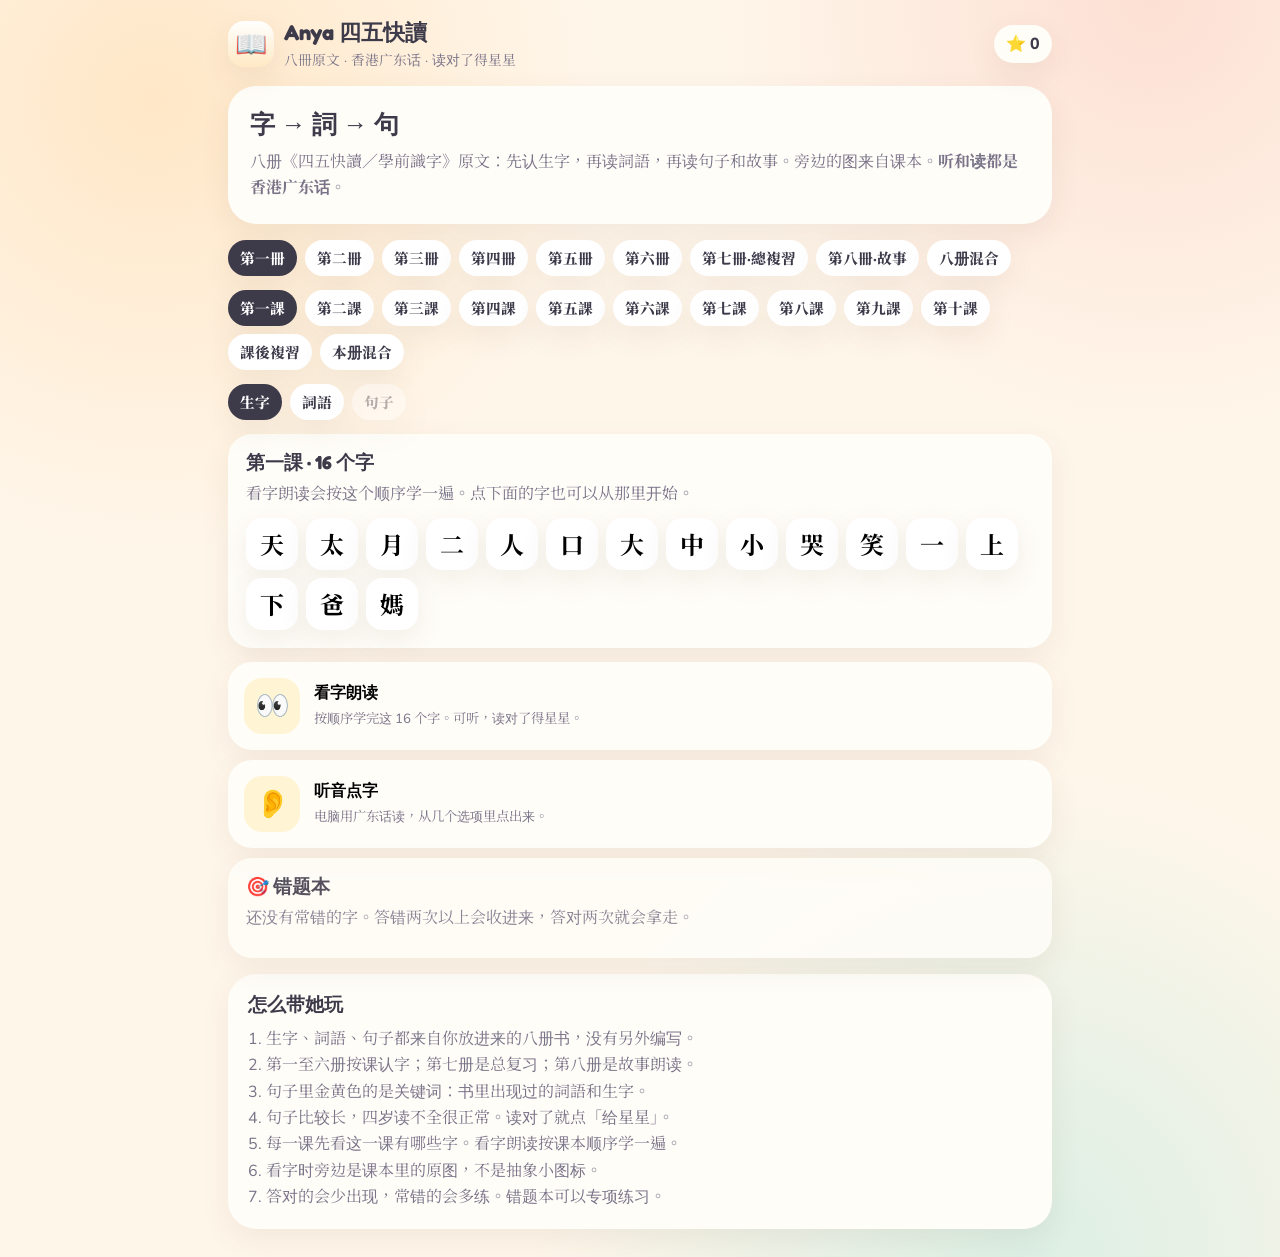
==== index.html @ 029e92fa "Make listen, previous, and next the same compact size. Co-authored-by: Cursor <cursoragent@cursor.co" ====
<!DOCTYPE html>
<html lang="zh-Hant">
  <head>
    <meta charset="UTF-8" />
    <meta name="viewport" content="width=device-width, initial-scale=1, viewport-fit=cover" />
    <meta name="apple-mobile-web-app-capable" content="yes" />
    <meta http-equiv="Cache-Control" content="no-cache, no-store, must-revalidate" />
    <title>Anya 四五快讀</title>
    <script>
      (function () {
        const synth = window.speechSynthesis;
        if (!synth || synth.__blockCue) return;
        synth.__blockCue = true;
        const orig = synth.speak.bind(synth);
        synth.speak = function (utter) {
          const text = String((utter && utter.text) || "");
          if (/啱/.test(text)) return;
          return orig(utter);
        };
      })();
    </script>
    <link rel="preconnect" href="https://fonts.googleapis.com" />
    <link rel="preconnect" href="https://fonts.gstatic.com" crossorigin />
    <link
      href="https://fonts.googleapis.com/css2?family=Fredoka:wght@500;600&family=Noto+Serif+TC:wght@600;700&family=Nunito:wght@600;800&display=swap"
      rel="stylesheet"
    />
    <link rel="stylesheet" href="css/styles.css?v=10" />
  </head>
  <body>
    <div class="app">
      <header class="topbar">
        <div class="brand">
          <div class="logo">📖</div>
          <div>
            <h1>Anya 四五快讀</h1>
            <p>八冊原文 · 香港广东话 · 读对了得星星</p>
          </div>
        </div>
        <div class="stars" id="star-count">⭐ 0</div>
      </header>
      <main id="app"></main>
    </div>
    <div class="celebrate" id="celebrate"></div>
    <canvas class="confetti" id="confetti"></canvas>
    <script src="js/pics.js?v=10"></script>
    <script src="js/chars.js?v=10"></script>
    <script src="js/stats.js?v=10"></script>
    <script src="js/audio.js?v=10"></script>
    <script src="js/app.js?v=10"></script>
  </body>
</html>
---- css/styles.css ----
:root {
  --cream: #fff6ea;
  --paper: #fffdf8;
  --ink: #3d3a4a;
  --muted: #7a7489;
  --coral: #e07a5f;
  --gold: #e8a838;
  --teal: #4c8d9e;
  --sage: #7eb89a;
  --shadow: 0 10px 30px rgba(90, 60, 40, 0.08);
}

* {
  box-sizing: border-box;
  -webkit-tap-highlight-color: transparent;
}

html,
body {
  margin: 0;
  min-height: 100%;
  background:
    radial-gradient(circle at 12% 8%, #ffe7c7 0, transparent 28%),
    radial-gradient(circle at 90% 0%, #fde0d4 0, transparent 26%),
    radial-gradient(circle at 80% 100%, #dcefe4 0, transparent 30%),
    var(--cream);
  color: var(--ink);
  font-family: "Nunito", "PingFang TC", "PingFang SC", "Noto Serif TC", sans-serif;
}

body {
  min-height: 100dvh;
}

button {
  font-family: inherit;
  cursor: pointer;
}

.app {
  width: min(860px, 100%);
  min-height: 100dvh;
  margin: 0 auto;
  padding: 18px 18px 28px;
}

.topbar {
  display: flex;
  align-items: center;
  justify-content: space-between;
  gap: 12px;
  margin-bottom: 16px;
}

.brand {
  display: flex;
  align-items: center;
  gap: 10px;
}

.logo {
  width: 46px;
  height: 46px;
  display: grid;
  place-items: center;
  border-radius: 16px;
  background: linear-gradient(180deg, #fff 0%, #ffe9c4 100%);
  box-shadow: var(--shadow);
  font-size: 26px;
}

.brand h1 {
  margin: 0;
  font-family: "Fredoka", "Nunito", sans-serif;
  font-size: 1.35rem;
}

.brand p {
  margin: 2px 0 0;
  color: var(--muted);
  font-size: 0.86rem;
}

.stars {
  display: flex;
  align-items: center;
  gap: 6px;
  padding: 8px 12px;
  background: var(--paper);
  border-radius: 999px;
  box-shadow: var(--shadow);
  font-weight: 800;
}

.hero-card,
.panel,
.word-card {
  background: var(--paper);
  border-radius: 28px;
  box-shadow: var(--shadow);
}

.hero-card {
  padding: 22px;
  margin-bottom: 16px;
}

.hero-card h2 {
  margin: 0 0 8px;
  font-family: "Fredoka", sans-serif;
  font-size: 1.55rem;
}

.hero-card p,
.tips li {
  margin: 0;
  color: var(--muted);
  line-height: 1.65;
}

.filters,
.modes {
  display: flex;
  flex-wrap: wrap;
  gap: 8px;
  margin: 0 0 14px;
}

.chip,
.back,
.ghost {
  border: 0;
  background: #fff;
  color: var(--ink);
  border-radius: 999px;
  padding: 8px 14px;
  font-weight: 800;
  box-shadow: var(--shadow);
}

.filters .chip {
  padding: 7px 12px;
  font-size: 0.92rem;
}

.chip.active {
  background: var(--ink);
  color: #fff;
}

.chip.off {
  opacity: 0.38;
}

.mode-card {
  display: flex;
  gap: 14px;
  align-items: center;
  width: 100%;
  text-align: left;
  border: 0;
  background: var(--paper);
  border-radius: 24px;
  padding: 16px;
  box-shadow: var(--shadow);
  margin-bottom: 10px;
}

.mode-card h3 {
  margin: 0 0 4px;
  font-family: "Fredoka", sans-serif;
}

.mode-card p {
  margin: 0;
  color: var(--muted);
}

.mode-icon {
  flex: 0 0 56px;
  height: 56px;
  display: grid;
  place-items: center;
  border-radius: 18px;
  font-size: 28px;
  background: #fff4d4;
}

.tips {
  padding: 18px 20px;
  margin-top: 16px;
}

.tips h3 {
  margin: 0 0 8px;
  font-family: "Fredoka", sans-serif;
}

.tips ol {
  margin: 0;
  padding-left: 18px;
  color: var(--muted);
}

.game-header {
  display: flex;
  align-items: center;
  justify-content: space-between;
  gap: 10px;
  margin-bottom: 14px;
}

.game-header > span:empty {
  min-width: 4.5em;
}

.coach {
  margin: 0 0 16px;
  padding: 12px 16px;
  background: #eef7f2;
  color: #2f5d49;
  border-radius: 18px;
  font-weight: 700;
  line-height: 1.5;
  text-align: center;
}

.coach.warn {
  background: #fff4d4;
  color: #70531d;
}

.word-card {
  padding: 28px 16px 22px;
  text-align: center;
}

.pic-stage {
  display: flex;
  flex-wrap: wrap;
  justify-content: center;
  align-items: center;
  gap: 10px;
  margin: 0 0 12px;
}

.pic-art {
  height: 128px;
  width: auto;
  max-width: min(240px, 42vw);
  object-fit: contain;
  background: #fff;
  border-radius: 20px;
  box-shadow: var(--shadow);
  padding: 6px 8px;
}

.celebrate-pics .pic-art {
  height: 92px;
}

.pic-label {
  flex: 1 0 100%;
  margin: 2px 0 0;
  color: var(--teal);
  font-weight: 800;
  font-size: 0.95rem;
}

.miss-panel {
  background: var(--paper);
  border-radius: 24px;
  box-shadow: var(--shadow);
  padding: 16px 18px 18px;
  margin: 6px 0 12px;
}

.miss-panel.empty {
  opacity: 0.88;
}

.miss-panel h3 {
  margin: 0 0 6px;
  font-family: "Fredoka", sans-serif;
}

.miss-panel p {
  margin: 0 0 10px;
  color: var(--muted);
  line-height: 1.5;
}

.miss-pills {
  display: flex;
  flex-wrap: wrap;
  gap: 8px;
  margin-bottom: 12px;
}

.miss-pill {
  display: inline-flex;
  align-items: center;
  gap: 6px;
  padding: 6px 10px;
  border-radius: 999px;
  background: #fff4d4;
  font-weight: 800;
  font-size: 0.92rem;
}

.miss-pill em {
  font-style: normal;
  color: var(--coral);
}

.miss-actions {
  display: flex;
  flex-wrap: wrap;
  gap: 10px;
}

.miss-actions .btn {
  flex: 1 1 140px;
}

.miss-done .hanzi {
  font-size: 4.5rem;
}

.roster-panel {
  background: var(--paper);
  border-radius: 24px;
  box-shadow: var(--shadow);
  padding: 16px 18px 18px;
  margin: 0 0 14px;
}

.roster-panel h3 {
  margin: 0 0 6px;
  font-family: "Fredoka", sans-serif;
}

.roster-panel p {
  margin: 0 0 12px;
  color: var(--muted);
  line-height: 1.5;
}

.roster-grid {
  display: flex;
  flex-wrap: wrap;
  gap: 8px;
}

.roster-item {
  border: 0;
  background: #fff;
  border-radius: 16px;
  min-width: 52px;
  min-height: 52px;
  font-family: "Noto Serif TC", "Songti TC", serif;
  font-size: 1.5rem;
  font-weight: 700;
  box-shadow: var(--shadow);
  padding: 6px 10px;
}

.roster-item.word {
  font-size: 1.08rem;
  letter-spacing: 0.04em;
}

.roster-item.sentence {
  font-size: 0.92rem;
  width: 100%;
  text-align: left;
  min-height: 44px;
  line-height: 1.4;
}

.roster-more {
  align-self: center;
  color: var(--muted);
  font-weight: 800;
  font-size: 0.9rem;
  padding: 8px;
}

.progress {
  margin: 0 0 8px;
  text-align: center;
  font-weight: 800;
  color: var(--teal);
}

.roster-mini {
  display: flex;
  flex-wrap: wrap;
  justify-content: center;
  gap: 6px;
  margin: 0 0 12px;
}

.roster-dot {
  border: 0;
  background: #fff;
  border-radius: 12px;
  min-width: 36px;
  height: 36px;
  font-family: "Noto Serif TC", "Songti TC", serif;
  font-size: 1.05rem;
  box-shadow: var(--shadow);
}

.roster-dot.now {
  background: var(--gold);
  color: #5c430b;
}

.hanzi {
  font-family: "Noto Serif TC", "Songti TC", "Songti SC", serif;
  font-size: clamp(7rem, 28vw, 11rem);
  line-height: 1;
  margin: 4px 0 8px;
  user-select: none;
}

.hanzi.word {
  font-size: clamp(3.2rem, 14vw, 5.6rem);
  letter-spacing: 0.12em;
}

.hanzi.sentence {
  font-size: clamp(1.55rem, 5.2vw, 2.35rem);
  line-height: 1.55;
  letter-spacing: 0.04em;
  margin: 8px 12px 16px;
}

.kw {
  color: #9a6408;
  background: #ffe08a;
  border-radius: 0.25em;
  padding: 0 0.08em;
  box-decoration-break: clone;
  -webkit-box-decoration-break: clone;
}

.pinyin {
  min-height: 1.4em;
  margin: 0 0 8px;
  color: var(--gold);
  font-weight: 800;
  letter-spacing: 0.08em;
}

.words {
  min-height: 1.5em;
  margin: 0 0 18px;
  color: var(--muted);
  font-weight: 800;
  font-size: 1.15rem;
}

.actions {
  display: flex;
  justify-content: center;
  align-items: center;
  gap: 18px;
  flex-wrap: wrap;
}

.learn-nav {
  gap: 8px;
  flex-wrap: nowrap;
  justify-content: center;
}

.nav-btn,
.learn-nav .listen-btn {
  flex: 1 1 0;
  min-width: 0;
  max-width: 118px;
  height: 48px;
  padding: 0 8px;
  border: 0;
  border-radius: 16px;
  font-size: 0.95rem;
  font-weight: 800;
}

.nav-btn {
  background: #fff;
  color: var(--ink);
  box-shadow: 0 5px 0 #d8cbb8;
}

.nav-btn:disabled {
  opacity: 0.38;
  box-shadow: none;
}

.listen-btn {
  min-width: 108px;
  height: 48px;
  padding: 0 16px;
  border: 0;
  border-radius: 16px;
  background: var(--teal);
  color: #fff;
  font-size: 0.95rem;
  font-weight: 800;
  box-shadow: 0 5px 0 #3b7382;
}

.parent-ok {
  display: block;
  margin: 14px auto 0;
  border: 0;
  background: transparent;
  color: var(--muted);
  font-weight: 800;
  text-decoration: underline;
  text-underline-offset: 3px;
}

.hint {
  margin: 12px 0 0;
  color: #9a8f7a;
  font-size: 0.9rem;
}

.tap-grid {
  display: grid;
  grid-template-columns: 1fr 1fr;
  gap: 12px;
  margin: 8px 0 16px;
}

.tap-card {
  border: 0;
  background: #fff;
  border-radius: 24px;
  min-height: 120px;
  font-family: "Noto Serif TC", "Songti TC", serif;
  font-size: 3.4rem;
  box-shadow: var(--shadow);
}

.tap-card.word {
  font-size: 1.85rem;
  min-height: 96px;
  letter-spacing: 0.06em;
}

.tap-card.sentence {
  font-size: 1.05rem;
  min-height: 92px;
  line-height: 1.45;
  padding: 12px;
}

.tap-card.right {
  outline: 4px solid var(--sage);
}

.tap-card.wrong {
  animation: shake 0.4s ease;
}

.btn {
  border: 0;
  border-radius: 18px;
  padding: 14px 22px;
  font-size: 1.05rem;
  font-weight: 800;
  color: #fff;
  background: var(--coral);
  box-shadow: 0 8px 0 #c45b43;
}

.btn.gold {
  background: var(--gold);
  color: #5c430b;
  box-shadow: 0 8px 0 #c48c1f;
}

.celebrate {
  position: fixed;
  inset: 0;
  display: none;
  place-items: center;
  background: rgba(61, 58, 74, 0.28);
  z-index: 20;
  padding: 20px;
}

.celebrate.show {
  display: grid;
}

.celebrate-card {
  width: min(420px, 100%);
  background: #fff;
  border-radius: 32px;
  padding: 28px 20px 22px;
  text-align: center;
  box-shadow: var(--shadow);
  animation: pop 0.4s ease;
}

.celebrate-card .hanzi {
  font-size: 5.5rem;
}

.celebrate-card .hanzi.word {
  font-size: 2.8rem;
}

.celebrate-card .hanzi.sentence {
  font-size: 1.45rem;
}

.celebrate-card .hanzi.word {
  font-size: 2.8rem;
}

.celebrate-card .hanzi.sentence {
  font-size: 1.45rem;
}

.confetti {
  position: fixed;
  inset: 0;
  pointer-events: none;
  z-index: 25;
}

@keyframes pop {
  0% { transform: scale(0.86); }
  70% { transform: scale(1.06); }
  100% { transform: scale(1); }
}

@keyframes shake {
  25% { transform: translateX(-6px); }
  75% { transform: translateX(6px); }
}

@keyframes bob {
  50% { transform: translateY(-5px); }
}

@keyframes fadeIn {
  from { opacity: 0; transform: translateY(8px); }
  to { opacity: 1; transform: none; }
}

#app {
  animation: fadeIn 0.3s ease;
}
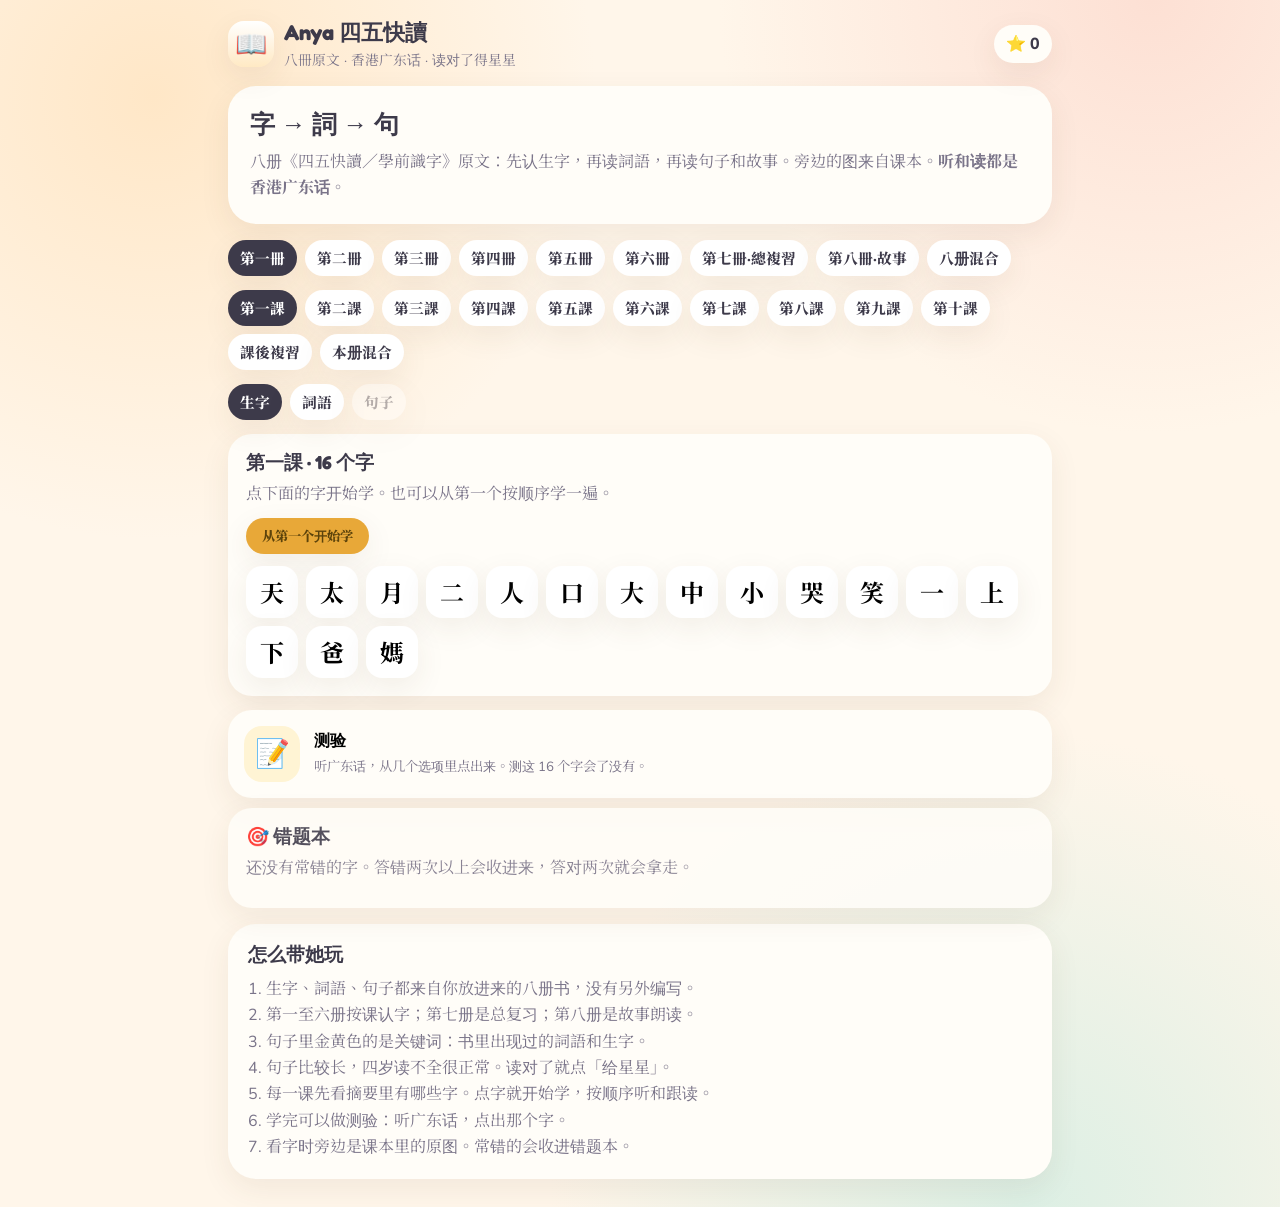
==== commit 19b6e4d7: "Learn from the lesson roster and turn listen-and-tap into a quiz. Co-authored-by: Cursor <cursoragen" ====
--- a/index.html
+++ b/index.html
@@ -25,7 +25,7 @@
       href="https://fonts.googleapis.com/css2?family=Fredoka:wght@500;600&family=Noto+Serif+TC:wght@600;700&family=Nunito:wght@600;800&display=swap"
       rel="stylesheet"
     />
-    <link rel="stylesheet" href="css/styles.css?v=10" />
+    <link rel="stylesheet" href="css/styles.css?v=11" />
   </head>
   <body>
     <div class="app">
@@ -43,10 +43,10 @@
     </div>
     <div class="celebrate" id="celebrate"></div>
     <canvas class="confetti" id="confetti"></canvas>
-    <script src="js/pics.js?v=10"></script>
-    <script src="js/chars.js?v=10"></script>
-    <script src="js/stats.js?v=10"></script>
-    <script src="js/audio.js?v=10"></script>
-    <script src="js/app.js?v=10"></script>
+    <script src="js/pics.js?v=11"></script>
+    <script src="js/chars.js?v=11"></script>
+    <script src="js/stats.js?v=11"></script>
+    <script src="js/audio.js?v=11"></script>
+    <script src="js/app.js?v=11"></script>
   </body>
 </html>
--- a/css/styles.css
+++ b/css/styles.css
@@ -346,6 +346,18 @@
   line-height: 1.5;
 }
 
+.roster-go {
+  display: inline-block;
+  margin: 0 0 12px;
+  border: 0;
+  background: var(--gold);
+  color: #5c430b;
+  border-radius: 999px;
+  padding: 8px 16px;
+  font-weight: 800;
+  box-shadow: var(--shadow);
+}
+
 .roster-grid {
   display: flex;
   flex-wrap: wrap;
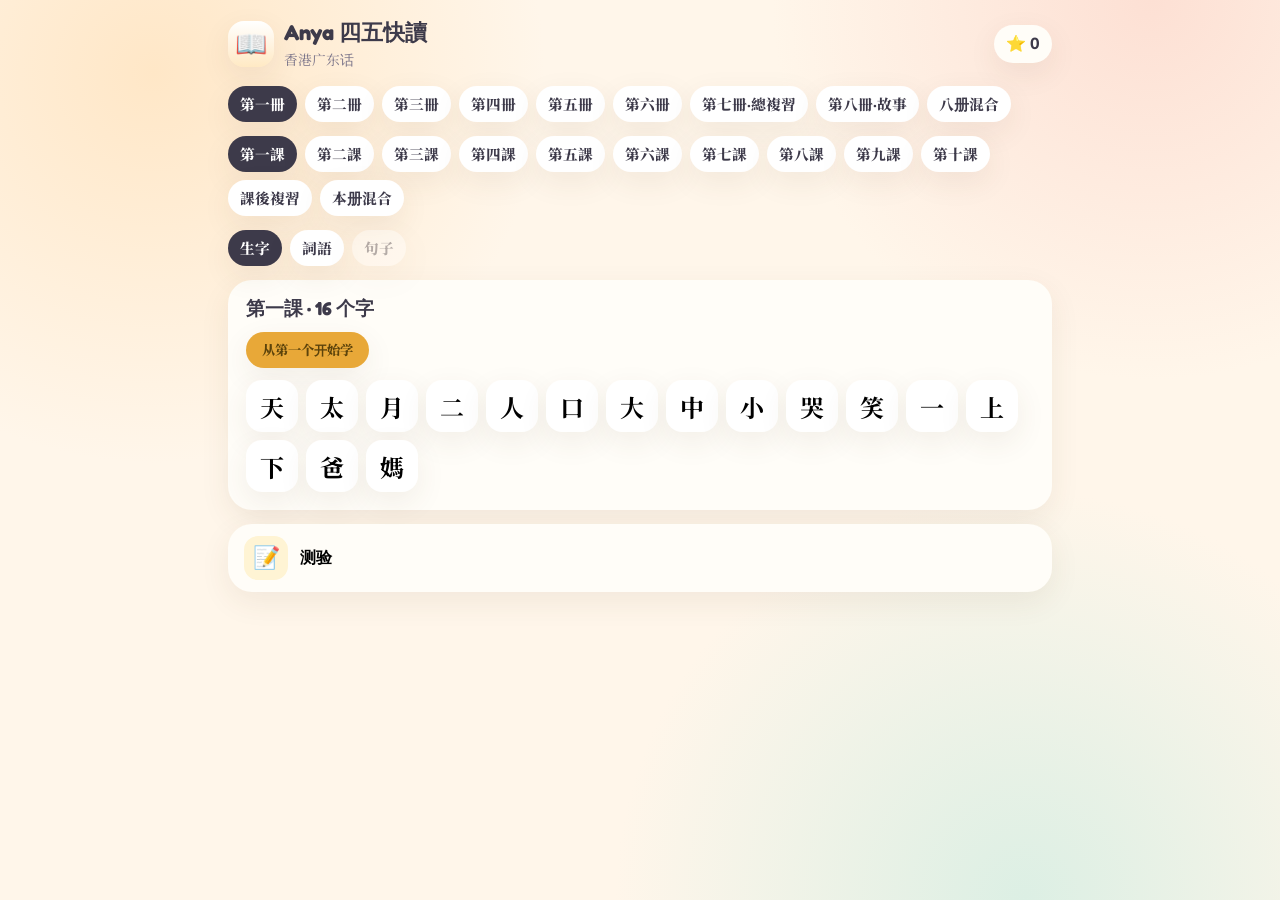
==== commit b23adf55: "Remove how-to-play copy and simplify the home and lesson screens. Co-authored-by: Cursor <cursoragen" ====
--- a/index.html
+++ b/index.html
@@ -25,7 +25,7 @@
       href="https://fonts.googleapis.com/css2?family=Fredoka:wght@500;600&family=Noto+Serif+TC:wght@600;700&family=Nunito:wght@600;800&display=swap"
       rel="stylesheet"
     />
-    <link rel="stylesheet" href="css/styles.css?v=11" />
+    <link rel="stylesheet" href="css/styles.css?v=12" />
   </head>
   <body>
     <div class="app">
@@ -34,7 +34,7 @@
           <div class="logo">📖</div>
           <div>
             <h1>Anya 四五快讀</h1>
-            <p>八冊原文 · 香港广东话 · 读对了得星星</p>
+            <p>香港广东话</p>
           </div>
         </div>
         <div class="stars" id="star-count">⭐ 0</div>
@@ -43,10 +43,10 @@
     </div>
     <div class="celebrate" id="celebrate"></div>
     <canvas class="confetti" id="confetti"></canvas>
-    <script src="js/pics.js?v=11"></script>
-    <script src="js/chars.js?v=11"></script>
-    <script src="js/stats.js?v=11"></script>
-    <script src="js/audio.js?v=11"></script>
-    <script src="js/app.js?v=11"></script>
+    <script src="js/pics.js?v=12"></script>
+    <script src="js/chars.js?v=12"></script>
+    <script src="js/stats.js?v=12"></script>
+    <script src="js/audio.js?v=12"></script>
+    <script src="js/app.js?v=12"></script>
   </body>
 </html>
--- a/css/styles.css
+++ b/css/styles.css
@@ -92,7 +92,6 @@
   font-weight: 800;
 }
 
-.hero-card,
 .panel,
 .word-card {
   background: var(--paper);
@@ -100,24 +99,6 @@
   box-shadow: var(--shadow);
 }
 
-.hero-card {
-  padding: 22px;
-  margin-bottom: 16px;
-}
-
-.hero-card h2 {
-  margin: 0 0 8px;
-  font-family: "Fredoka", sans-serif;
-  font-size: 1.55rem;
-}
-
-.hero-card p,
-.tips li {
-  margin: 0;
-  color: var(--muted);
-  line-height: 1.65;
-}
-
 .filters,
 .modes {
   display: flex;
@@ -154,52 +135,31 @@
 
 .mode-card {
   display: flex;
-  gap: 14px;
+  gap: 12px;
   align-items: center;
   width: 100%;
   text-align: left;
   border: 0;
   background: var(--paper);
   border-radius: 24px;
-  padding: 16px;
-  box-shadow: var(--shadow);
-  margin-bottom: 10px;
+  padding: 12px 16px;
+  box-shadow: var(--shadow);
+  margin-bottom: 12px;
 }
 
 .mode-card h3 {
-  margin: 0 0 4px;
+  margin: 0;
   font-family: "Fredoka", sans-serif;
 }
 
-.mode-card p {
-  margin: 0;
-  color: var(--muted);
-}
-
 .mode-icon {
-  flex: 0 0 56px;
-  height: 56px;
+  flex: 0 0 44px;
+  height: 44px;
   display: grid;
   place-items: center;
-  border-radius: 18px;
-  font-size: 28px;
+  border-radius: 14px;
+  font-size: 22px;
   background: #fff4d4;
-}
-
-.tips {
-  padding: 18px 20px;
-  margin-top: 16px;
-}
-
-.tips h3 {
-  margin: 0 0 8px;
-  font-family: "Fredoka", sans-serif;
-}
-
-.tips ol {
-  margin: 0;
-  padding-left: 18px;
-  color: var(--muted);
 }
 
 .game-header {
@@ -212,22 +172,6 @@
 
 .game-header > span:empty {
   min-width: 4.5em;
-}
-
-.coach {
-  margin: 0 0 16px;
-  padding: 12px 16px;
-  background: #eef7f2;
-  color: #2f5d49;
-  border-radius: 18px;
-  font-weight: 700;
-  line-height: 1.5;
-  text-align: center;
-}
-
-.coach.warn {
-  background: #fff4d4;
-  color: #70531d;
 }
 
 .word-card {
@@ -275,19 +219,9 @@
   margin: 6px 0 12px;
 }
 
-.miss-panel.empty {
-  opacity: 0.88;
-}
-
 .miss-panel h3 {
-  margin: 0 0 6px;
+  margin: 0 0 10px;
   font-family: "Fredoka", sans-serif;
-}
-
-.miss-panel p {
-  margin: 0 0 10px;
-  color: var(--muted);
-  line-height: 1.5;
 }
 
 .miss-pills {
@@ -336,14 +270,8 @@
 }
 
 .roster-panel h3 {
-  margin: 0 0 6px;
+  margin: 0 0 10px;
   font-family: "Fredoka", sans-serif;
-}
-
-.roster-panel p {
-  margin: 0 0 12px;
-  color: var(--muted);
-  line-height: 1.5;
 }
 
 .roster-go {
@@ -459,16 +387,19 @@
 }
 
 .pinyin {
-  min-height: 1.4em;
-  margin: 0 0 8px;
+  margin: 0 0 4px;
   color: var(--gold);
   font-weight: 800;
   letter-spacing: 0.08em;
 }
 
+.pinyin:empty,
+.words:empty {
+  display: none;
+}
+
 .words {
-  min-height: 1.5em;
-  margin: 0 0 18px;
+  margin: 0 0 14px;
   color: var(--muted);
   font-weight: 800;
   font-size: 1.15rem;
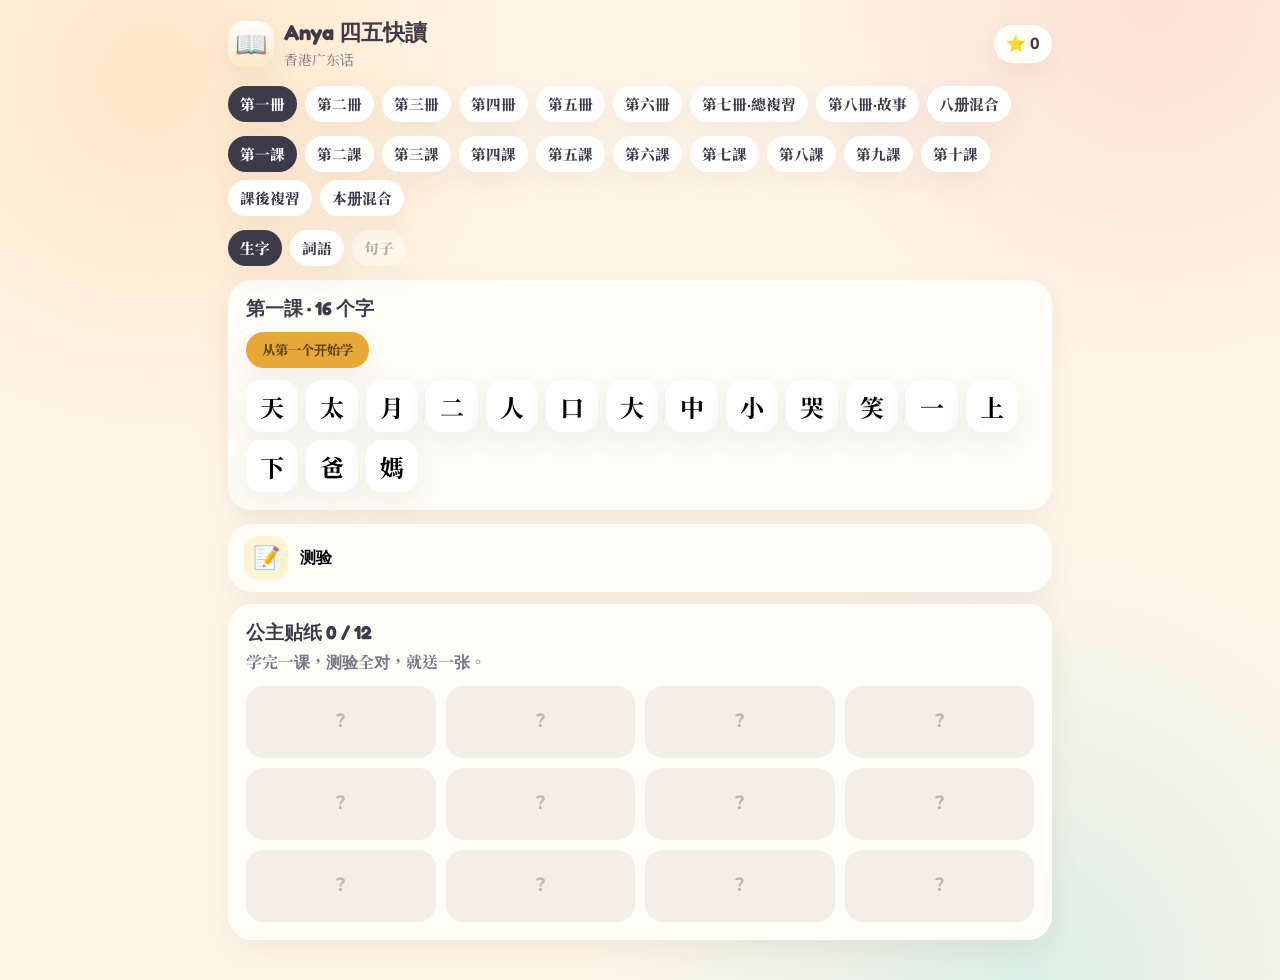
==== commit e8899b3e: "Award original princess stickers after a lesson is learned and the quiz is perfect. Co-authored-by: " ====
--- a/index.html
+++ b/index.html
@@ -25,7 +25,7 @@
       href="https://fonts.googleapis.com/css2?family=Fredoka:wght@500;600&family=Noto+Serif+TC:wght@600;700&family=Nunito:wght@600;800&display=swap"
       rel="stylesheet"
     />
-    <link rel="stylesheet" href="css/styles.css?v=12" />
+    <link rel="stylesheet" href="css/styles.css?v=13" />
   </head>
   <body>
     <div class="app">
@@ -43,10 +43,11 @@
     </div>
     <div class="celebrate" id="celebrate"></div>
     <canvas class="confetti" id="confetti"></canvas>
-    <script src="js/pics.js?v=12"></script>
-    <script src="js/chars.js?v=12"></script>
-    <script src="js/stats.js?v=12"></script>
-    <script src="js/audio.js?v=12"></script>
-    <script src="js/app.js?v=12"></script>
+    <script src="js/pics.js?v=13"></script>
+    <script src="js/chars.js?v=13"></script>
+    <script src="js/stats.js?v=13"></script>
+    <script src="js/stickers.js?v=13"></script>
+    <script src="js/audio.js?v=13"></script>
+    <script src="js/app.js?v=13"></script>
   </body>
 </html>
--- a/css/styles.css
+++ b/css/styles.css
@@ -261,6 +261,77 @@
   font-size: 4.5rem;
 }
 
+.sticker-album {
+  background: var(--paper);
+  border-radius: 24px;
+  box-shadow: var(--shadow);
+  padding: 16px 18px 18px;
+  margin: 0 0 12px;
+}
+
+.sticker-album h3 {
+  margin: 0 0 4px;
+  font-family: "Fredoka", sans-serif;
+}
+
+.sticker-album p {
+  margin: 0 0 12px;
+  color: var(--muted);
+  font-weight: 700;
+}
+
+.sticker-grid {
+  display: grid;
+  grid-template-columns: repeat(4, 1fr);
+  gap: 10px;
+}
+
+.sticker-slot {
+  display: flex;
+  flex-direction: column;
+  align-items: center;
+  justify-content: center;
+  background: #f4efe6;
+  border-radius: 18px;
+  color: #c4b8a6;
+  font-weight: 800;
+  font-size: 1.2rem;
+  min-height: 72px;
+  padding: 6px 4px 8px;
+}
+
+.sticker-slot.on {
+  background: #fff;
+  box-shadow: var(--shadow);
+}
+
+.sticker-slot img {
+  width: 86%;
+  aspect-ratio: 1;
+  object-fit: contain;
+}
+
+.sticker-slot em {
+  margin-top: 2px;
+  font-style: normal;
+  font-size: 0.68rem;
+  color: var(--muted);
+}
+
+.sticker-prize {
+  width: 148px;
+  height: 148px;
+  object-fit: contain;
+  margin: 6px auto;
+  animation: pop 0.45s ease;
+  filter: drop-shadow(0 8px 12px rgba(90, 60, 40, 0.16));
+}
+
+.sticker-prize.tiny {
+  width: 72px;
+  height: 72px;
+}
+
 .roster-panel {
   background: var(--paper);
   border-radius: 24px;
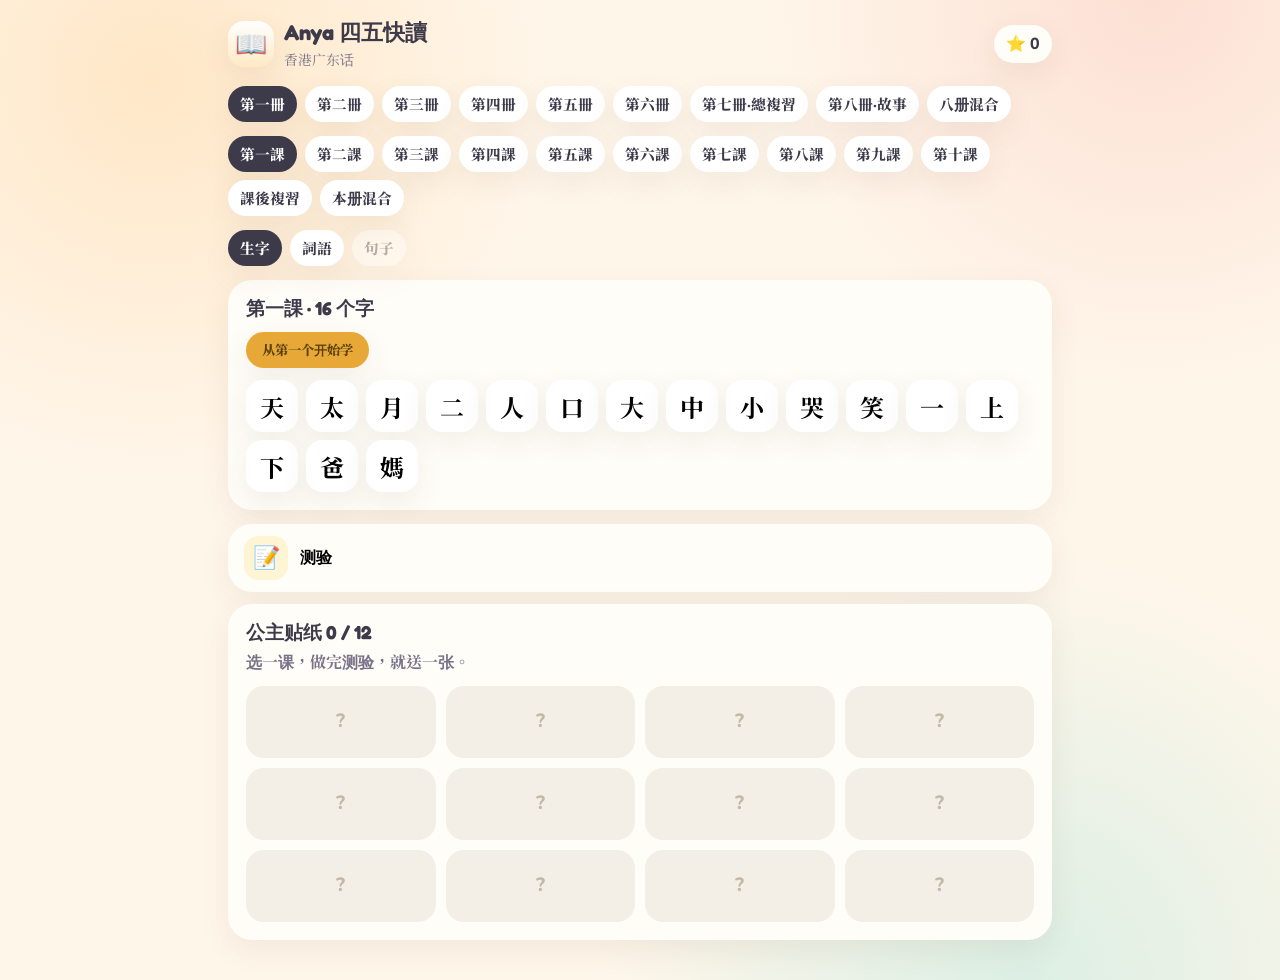
==== commit eeee4745: "Give a sticker as soon as a lesson quiz is finished. Co-authored-by: Cursor <cursoragent@cursor.com>" ====
--- a/index.html
+++ b/index.html
@@ -25,7 +25,7 @@
       href="https://fonts.googleapis.com/css2?family=Fredoka:wght@500;600&family=Noto+Serif+TC:wght@600;700&family=Nunito:wght@600;800&display=swap"
       rel="stylesheet"
     />
-    <link rel="stylesheet" href="css/styles.css?v=13" />
+    <link rel="stylesheet" href="css/styles.css?v=14" />
   </head>
   <body>
     <div class="app">
@@ -43,11 +43,11 @@
     </div>
     <div class="celebrate" id="celebrate"></div>
     <canvas class="confetti" id="confetti"></canvas>
-    <script src="js/pics.js?v=13"></script>
-    <script src="js/chars.js?v=13"></script>
-    <script src="js/stats.js?v=13"></script>
-    <script src="js/stickers.js?v=13"></script>
-    <script src="js/audio.js?v=13"></script>
-    <script src="js/app.js?v=13"></script>
+    <script src="js/pics.js?v=14"></script>
+    <script src="js/chars.js?v=14"></script>
+    <script src="js/stats.js?v=14"></script>
+    <script src="js/stickers.js?v=14"></script>
+    <script src="js/audio.js?v=14"></script>
+    <script src="js/app.js?v=14"></script>
   </body>
 </html>
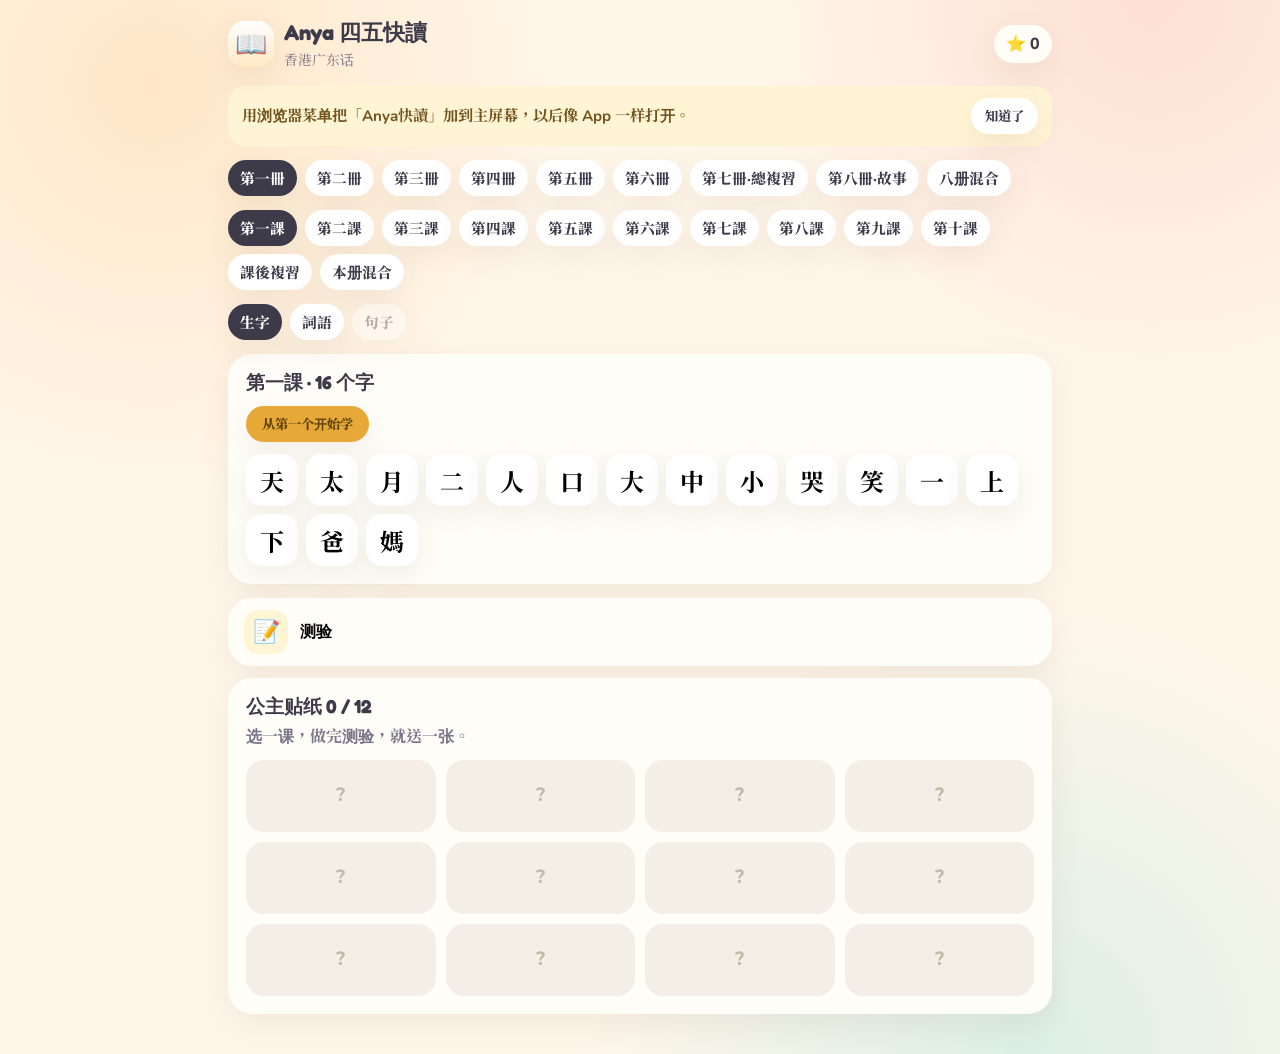
==== commit 2f1f9875: "Add a home-screen app icon so the game opens like a phone app. Co-authored-by: Cursor <cursoragent@c" ====
--- a/index.html
+++ b/index.html
@@ -3,9 +3,16 @@
   <head>
     <meta charset="UTF-8" />
     <meta name="viewport" content="width=device-width, initial-scale=1, viewport-fit=cover" />
+    <meta name="mobile-web-app-capable" content="yes" />
     <meta name="apple-mobile-web-app-capable" content="yes" />
+    <meta name="apple-mobile-web-app-title" content="Anya快讀" />
+    <meta name="apple-mobile-web-app-status-bar-style" content="default" />
+    <meta name="theme-color" content="#fff6ea" />
     <meta http-equiv="Cache-Control" content="no-cache, no-store, must-revalidate" />
     <title>Anya 四五快讀</title>
+    <link rel="manifest" href="manifest.webmanifest" />
+    <link rel="apple-touch-icon" href="icons/icon-180.png" />
+    <link rel="icon" type="image/png" href="icons/icon-192.png" />
     <script>
       (function () {
         const synth = window.speechSynthesis;
@@ -25,7 +32,7 @@
       href="https://fonts.googleapis.com/css2?family=Fredoka:wght@500;600&family=Noto+Serif+TC:wght@600;700&family=Nunito:wght@600;800&display=swap"
       rel="stylesheet"
     />
-    <link rel="stylesheet" href="css/styles.css?v=14" />
+    <link rel="stylesheet" href="css/styles.css?v=15" />
   </head>
   <body>
     <div class="app">
@@ -43,11 +50,11 @@
     </div>
     <div class="celebrate" id="celebrate"></div>
     <canvas class="confetti" id="confetti"></canvas>
-    <script src="js/pics.js?v=14"></script>
-    <script src="js/chars.js?v=14"></script>
-    <script src="js/stats.js?v=14"></script>
-    <script src="js/stickers.js?v=14"></script>
-    <script src="js/audio.js?v=14"></script>
-    <script src="js/app.js?v=14"></script>
+    <script src="js/pics.js?v=15"></script>
+    <script src="js/chars.js?v=15"></script>
+    <script src="js/stats.js?v=15"></script>
+    <script src="js/stickers.js?v=15"></script>
+    <script src="js/audio.js?v=15"></script>
+    <script src="js/app.js?v=15"></script>
   </body>
 </html>
--- a/css/styles.css
+++ b/css/styles.css
@@ -41,7 +41,7 @@
   width: min(860px, 100%);
   min-height: 100dvh;
   margin: 0 auto;
-  padding: 18px 18px 28px;
+  padding: calc(18px + env(safe-area-inset-top)) 18px calc(28px + env(safe-area-inset-bottom));
 }
 
 .topbar {
@@ -97,6 +97,25 @@
   background: var(--paper);
   border-radius: 28px;
   box-shadow: var(--shadow);
+}
+
+.install-hint {
+  display: flex;
+  align-items: center;
+  justify-content: space-between;
+  gap: 10px;
+  background: #fff4d4;
+  border-radius: 18px;
+  padding: 12px 14px;
+  margin: 0 0 14px;
+}
+
+.install-hint p {
+  margin: 0;
+  color: #70531d;
+  font-weight: 700;
+  line-height: 1.45;
+  font-size: 0.95rem;
 }
 
 .filters,
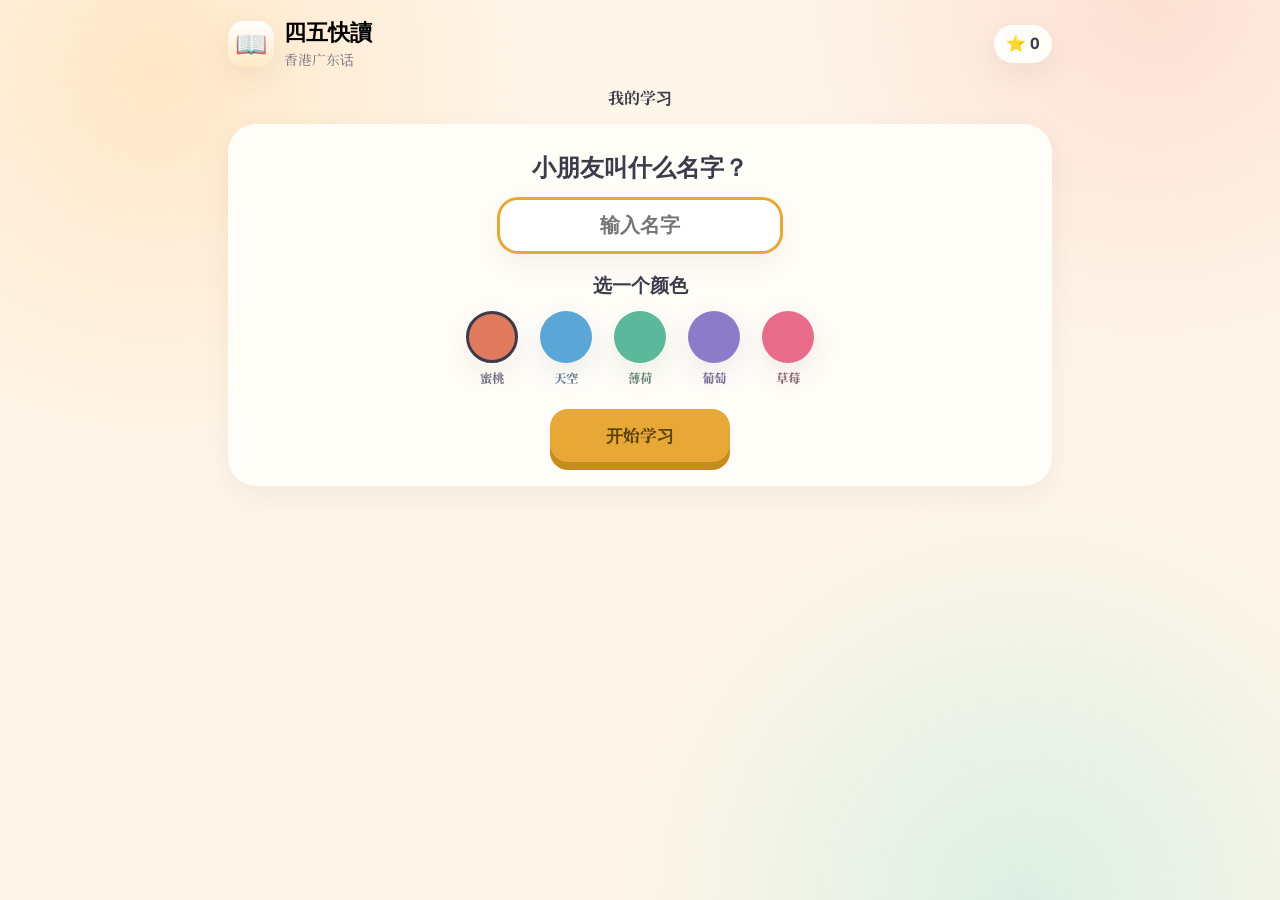
==== commit c07fb11e: "Let each child enter a name and pick a color theme on first use. Co-authored-by: Cursor <cursoragent" ====
--- a/index.html
+++ b/index.html
@@ -5,11 +5,17 @@
     <meta name="viewport" content="width=device-width, initial-scale=1, viewport-fit=cover" />
     <meta name="mobile-web-app-capable" content="yes" />
     <meta name="apple-mobile-web-app-capable" content="yes" />
-    <meta name="apple-mobile-web-app-title" content="Anya快讀" />
+    <meta name="apple-mobile-web-app-title" content="四五快讀" />
     <meta name="apple-mobile-web-app-status-bar-style" content="default" />
     <meta name="theme-color" content="#fff6ea" />
     <meta http-equiv="Cache-Control" content="no-cache, no-store, must-revalidate" />
-    <title>Anya 四五快讀</title>
+    <title>四五快讀</title>
+    <script>
+      try {
+        const p = JSON.parse(localStorage.getItem("kuaidu-profile-v1") || "{}");
+        if (p.theme) document.documentElement.setAttribute("data-theme", p.theme);
+      } catch (err) {}
+    </script>
     <link rel="manifest" href="manifest.webmanifest" />
     <link rel="apple-touch-icon" href="icons/icon-180.png" />
     <link rel="icon" type="image/png" href="icons/icon-192.png" />
@@ -32,29 +38,30 @@
       href="https://fonts.googleapis.com/css2?family=Fredoka:wght@500;600&family=Noto+Serif+TC:wght@600;700&family=Nunito:wght@600;800&display=swap"
       rel="stylesheet"
     />
-    <link rel="stylesheet" href="css/styles.css?v=15" />
+    <link rel="stylesheet" href="css/styles.css?v=17" />
   </head>
   <body>
     <div class="app">
       <header class="topbar">
-        <div class="brand">
+        <button type="button" class="brand-btn" id="edit-profile">
           <div class="logo">📖</div>
           <div>
-            <h1>Anya 四五快讀</h1>
+            <h1 id="kid-title">四五快讀</h1>
             <p>香港广东话</p>
           </div>
-        </div>
+        </button>
         <div class="stars" id="star-count">⭐ 0</div>
       </header>
       <main id="app"></main>
     </div>
     <div class="celebrate" id="celebrate"></div>
     <canvas class="confetti" id="confetti"></canvas>
-    <script src="js/pics.js?v=15"></script>
-    <script src="js/chars.js?v=15"></script>
-    <script src="js/stats.js?v=15"></script>
-    <script src="js/stickers.js?v=15"></script>
-    <script src="js/audio.js?v=15"></script>
-    <script src="js/app.js?v=15"></script>
+    <script src="js/pics.js?v=17"></script>
+    <script src="js/chars.js?v=17"></script>
+    <script src="js/stats.js?v=17"></script>
+    <script src="js/stickers.js?v=17"></script>
+    <script src="js/profile.js?v=17"></script>
+    <script src="js/audio.js?v=17"></script>
+    <script src="js/app.js?v=17"></script>
   </body>
 </html>
--- a/css/styles.css
+++ b/css/styles.css
@@ -1,4 +1,5 @@
-:root {
+:root,
+[data-theme="peach"] {
   --cream: #fff6ea;
   --paper: #fffdf8;
   --ink: #3d3a4a;
@@ -8,6 +9,144 @@
   --teal: #4c8d9e;
   --sage: #7eb89a;
   --shadow: 0 10px 30px rgba(90, 60, 40, 0.08);
+  --glow-1: #ffe7c7;
+  --glow-2: #fde0d4;
+  --glow-3: #dcefe4;
+  --logo-to: #ffe9c4;
+  --listen-shadow: #3b7382;
+  --nav-shadow: #d8cbb8;
+  --btn-shadow: #c45b43;
+  --gold-ink: #5c430b;
+  --gold-shadow: #c48c1f;
+  --hint-bg: #fff4d4;
+  --hint-ink: #70531d;
+  --phrase-bg: #fff4d4;
+  --slot-bg: #f4efe6;
+  --slot-ink: #c4b8a6;
+  --hint-muted: #9a8f7a;
+  --kw-ink: #9a6408;
+  --kw-bg: #ffe08a;
+  --confetti: #f4d35e;
+}
+
+[data-theme="sky"] {
+  --cream: #eef6ff;
+  --paper: #f7fbff;
+  --ink: #2c3d55;
+  --muted: #6a7d96;
+  --coral: #5aa6d6;
+  --gold: #f0c14b;
+  --teal: #3d8ebd;
+  --sage: #6db3c4;
+  --shadow: 0 10px 30px rgba(50, 80, 120, 0.1);
+  --glow-1: #d4e9ff;
+  --glow-2: #cfe4f8;
+  --glow-3: #d4f0ea;
+  --logo-to: #cfe4f8;
+  --listen-shadow: #2d6f96;
+  --nav-shadow: #c5d4e4;
+  --btn-shadow: #3d7eab;
+  --gold-ink: #5c430b;
+  --gold-shadow: #c49a24;
+  --hint-bg: #dff0ff;
+  --hint-ink: #2c5478;
+  --phrase-bg: #dff0ff;
+  --slot-bg: #e4eef6;
+  --slot-ink: #a8bcd0;
+  --hint-muted: #7a8fa3;
+  --kw-ink: #2c5478;
+  --kw-bg: #cfe4f8;
+  --confetti: #7ec8e3;
+}
+
+[data-theme="mint"] {
+  --cream: #eefaf3;
+  --paper: #f7fdf9;
+  --ink: #2d4a3e;
+  --muted: #6a8778;
+  --coral: #5bb89a;
+  --gold: #e2c15a;
+  --teal: #3d9a7a;
+  --sage: #7eb89a;
+  --shadow: 0 10px 30px rgba(40, 90, 60, 0.1);
+  --glow-1: #d4f3e4;
+  --glow-2: #e4f7c8;
+  --glow-3: #d4eef8;
+  --logo-to: #d4f3e4;
+  --listen-shadow: #2d7358;
+  --nav-shadow: #c5dccf;
+  --btn-shadow: #3d8a6e;
+  --gold-ink: #5c430b;
+  --gold-shadow: #c49a24;
+  --hint-bg: #def6ea;
+  --hint-ink: #2d5a45;
+  --phrase-bg: #def6ea;
+  --slot-bg: #e2f0e8;
+  --slot-ink: #9bb8a8;
+  --hint-muted: #7a9a88;
+  --kw-ink: #2d5a45;
+  --kw-bg: #c8edd8;
+  --confetti: #8fd4b0;
+}
+
+[data-theme="grape"] {
+  --cream: #f6f0ff;
+  --paper: #fbf8ff;
+  --ink: #3d3458;
+  --muted: #7a7096;
+  --coral: #8b7cc9;
+  --gold: #e8b86d;
+  --teal: #6b5ea8;
+  --sage: #9b8fd4;
+  --shadow: 0 10px 30px rgba(80, 50, 120, 0.1);
+  --glow-1: #e8dcff;
+  --glow-2: #f3d4f0;
+  --glow-3: #dce4ff;
+  --logo-to: #e8dcff;
+  --listen-shadow: #4e437e;
+  --nav-shadow: #d4cce8;
+  --btn-shadow: #6a5ca8;
+  --gold-ink: #5c430b;
+  --gold-shadow: #c49a24;
+  --hint-bg: #eee6ff;
+  --hint-ink: #4a3d78;
+  --phrase-bg: #eee6ff;
+  --slot-bg: #ebe4f4;
+  --slot-ink: #b0a4c8;
+  --hint-muted: #8a7ea3;
+  --kw-ink: #4a3d78;
+  --kw-bg: #e0d4ff;
+  --confetti: #c4b0f0;
+}
+
+[data-theme="berry"] {
+  --cream: #fff0f3;
+  --paper: #fff8f9;
+  --ink: #4a3040;
+  --muted: #8a6a78;
+  --coral: #e86b8a;
+  --gold: #f0b45a;
+  --teal: #d45f7e;
+  --sage: #e89ab0;
+  --shadow: 0 10px 30px rgba(120, 40, 70, 0.1);
+  --glow-1: #ffd6e0;
+  --glow-2: #ffe4d4;
+  --glow-3: #f3d4f0;
+  --logo-to: #ffd6e0;
+  --listen-shadow: #b34563;
+  --nav-shadow: #e8c8d0;
+  --btn-shadow: #c44d6c;
+  --gold-ink: #5c430b;
+  --gold-shadow: #c49a24;
+  --hint-bg: #ffe4ea;
+  --hint-ink: #7a3048;
+  --phrase-bg: #ffe4ea;
+  --slot-bg: #f6e4ea;
+  --slot-ink: #d0a8b4;
+  --hint-muted: #a37a88;
+  --kw-ink: #7a3048;
+  --kw-bg: #ffd0dc;
+  --confetti: #ffb0c4;
 }
 
 * {
@@ -20,9 +159,9 @@
   margin: 0;
   min-height: 100%;
   background:
-    radial-gradient(circle at 12% 8%, #ffe7c7 0, transparent 28%),
-    radial-gradient(circle at 90% 0%, #fde0d4 0, transparent 26%),
-    radial-gradient(circle at 80% 100%, #dcefe4 0, transparent 30%),
+    radial-gradient(circle at 12% 8%, var(--glow-1) 0, transparent 28%),
+    radial-gradient(circle at 90% 0%, var(--glow-2) 0, transparent 26%),
+    radial-gradient(circle at 80% 100%, var(--glow-3) 0, transparent 30%),
     var(--cream);
   color: var(--ink);
   font-family: "Nunito", "PingFang TC", "PingFang SC", "Noto Serif TC", sans-serif;
@@ -52,10 +191,15 @@
   margin-bottom: 16px;
 }
 
-.brand {
+.brand-btn {
   display: flex;
   align-items: center;
   gap: 10px;
+  border: 0;
+  background: transparent;
+  padding: 0;
+  text-align: left;
+  cursor: pointer;
 }
 
 .logo {
@@ -64,18 +208,20 @@
   display: grid;
   place-items: center;
   border-radius: 16px;
-  background: linear-gradient(180deg, #fff 0%, #ffe9c4 100%);
+  background: linear-gradient(180deg, #fff 0%, var(--logo-to) 100%);
   box-shadow: var(--shadow);
   font-size: 26px;
 }
 
-.brand h1 {
+.brand h1,
+.brand-btn h1 {
   margin: 0;
   font-family: "Fredoka", "Nunito", sans-serif;
-  font-size: 1.35rem;
-}
-
-.brand p {
+  font-size: clamp(1.05rem, 4.6vw, 1.35rem);
+}
+
+.brand p,
+.brand-btn p {
   margin: 2px 0 0;
   color: var(--muted);
   font-size: 0.86rem;
@@ -104,7 +250,7 @@
   align-items: center;
   justify-content: space-between;
   gap: 10px;
-  background: #fff4d4;
+  background: var(--hint-bg);
   border-radius: 18px;
   padding: 12px 14px;
   margin: 0 0 14px;
@@ -112,7 +258,7 @@
 
 .install-hint p {
   margin: 0;
-  color: #70531d;
+  color: var(--hint-ink);
   font-weight: 700;
   line-height: 1.45;
   font-size: 0.95rem;
@@ -178,7 +324,7 @@
   place-items: center;
   border-radius: 14px;
   font-size: 22px;
-  background: #fff4d4;
+  background: var(--hint-bg);
 }
 
 .game-header {
@@ -256,7 +402,7 @@
   gap: 6px;
   padding: 6px 10px;
   border-radius: 999px;
-  background: #fff4d4;
+  background: var(--hint-bg);
   font-weight: 800;
   font-size: 0.92rem;
 }
@@ -310,9 +456,9 @@
   flex-direction: column;
   align-items: center;
   justify-content: center;
-  background: #f4efe6;
+  background: var(--slot-bg);
   border-radius: 18px;
-  color: #c4b8a6;
+  color: var(--slot-ink);
   font-weight: 800;
   font-size: 1.2rem;
   min-height: 72px;
@@ -369,7 +515,7 @@
   margin: 0 0 12px;
   border: 0;
   background: var(--gold);
-  color: #5c430b;
+  color: var(--gold-ink);
   border-radius: 999px;
   padding: 8px 16px;
   font-weight: 800;
@@ -444,7 +590,7 @@
 
 .roster-dot.now {
   background: var(--gold);
-  color: #5c430b;
+  color: var(--gold-ink);
 }
 
 .hanzi {
@@ -468,8 +614,8 @@
 }
 
 .kw {
-  color: #9a6408;
-  background: #ffe08a;
+  color: var(--kw-ink);
+  background: var(--kw-bg);
   border-radius: 0.25em;
   padding: 0 0.08em;
   box-decoration-break: clone;
@@ -484,8 +630,33 @@
 }
 
 .pinyin:empty,
-.words:empty {
+.words:empty,
+.phrase-row:empty {
   display: none;
+}
+
+.phrase-row {
+  display: flex;
+  flex-wrap: wrap;
+  justify-content: center;
+  gap: 8px;
+  margin: 0 0 14px;
+}
+
+.phrase-chip {
+  border: 0;
+  background: var(--phrase-bg);
+  color: var(--ink);
+  border-radius: 999px;
+  padding: 8px 14px;
+  font-family: "Noto Serif TC", "Songti TC", serif;
+  font-size: 1.15rem;
+  font-weight: 700;
+  box-shadow: var(--shadow);
+}
+
+.phrase-chip:active {
+  transform: scale(0.96);
 }
 
 .words {
@@ -525,7 +696,7 @@
 .nav-btn {
   background: #fff;
   color: var(--ink);
-  box-shadow: 0 5px 0 #d8cbb8;
+  box-shadow: 0 5px 0 var(--nav-shadow);
 }
 
 .nav-btn:disabled {
@@ -543,7 +714,7 @@
   color: #fff;
   font-size: 0.95rem;
   font-weight: 800;
-  box-shadow: 0 5px 0 #3b7382;
+  box-shadow: 0 5px 0 var(--listen-shadow);
 }
 
 .parent-ok {
@@ -559,7 +730,7 @@
 
 .hint {
   margin: 12px 0 0;
-  color: #9a8f7a;
+  color: var(--hint-muted);
   font-size: 0.9rem;
 }
 
@@ -609,13 +780,13 @@
   font-weight: 800;
   color: #fff;
   background: var(--coral);
-  box-shadow: 0 8px 0 #c45b43;
+  box-shadow: 0 8px 0 var(--btn-shadow);
 }
 
 .btn.gold {
   background: var(--gold);
-  color: #5c430b;
-  box-shadow: 0 8px 0 #c48c1f;
+  color: var(--gold-ink);
+  box-shadow: 0 8px 0 var(--gold-shadow);
 }
 
 .celebrate {
@@ -689,6 +860,92 @@
   to { opacity: 1; transform: none; }
 }
 
+.setup-card {
+  background: var(--paper);
+  border-radius: 28px;
+  box-shadow: var(--shadow);
+  padding: 28px 20px 24px;
+  text-align: center;
+}
+
+.setup-card h2 {
+  margin: 0 0 16px;
+  font-family: "Fredoka", sans-serif;
+}
+
+.setup-card h3 {
+  margin: 22px 0 12px;
+  font-family: "Fredoka", sans-serif;
+}
+
+.setup-card input {
+  width: min(280px, 100%);
+  border: 0;
+  border-radius: 18px;
+  padding: 14px 16px;
+  font-size: 1.25rem;
+  font-weight: 800;
+  text-align: center;
+  background: #fff;
+  color: var(--ink);
+  box-shadow: var(--shadow);
+}
+
+.setup-card input:focus {
+  outline: 3px solid var(--gold);
+}
+
+.setup-card input.warn {
+  outline: 3px solid var(--coral);
+}
+
+.setup-card .btn {
+  margin-top: 22px;
+  min-width: 180px;
+}
+
+.theme-row {
+  display: flex;
+  justify-content: center;
+  flex-wrap: wrap;
+  gap: 10px;
+}
+
+.theme-pick {
+  border: 0;
+  background: transparent;
+  padding: 0;
+  width: 64px;
+}
+
+.theme-pick i {
+  display: block;
+  width: 52px;
+  height: 52px;
+  margin: 0 auto;
+  border-radius: 50%;
+  border: 3px solid transparent;
+  box-shadow: var(--shadow);
+}
+
+.theme-pick.on i {
+  border-color: var(--ink);
+}
+
+.theme-pick span {
+  display: block;
+  margin-top: 6px;
+  font-size: 0.78rem;
+  font-weight: 800;
+  color: var(--muted);
+}
+
+.theme-pick[data-theme="peach"] i { background: #e07a5f; }
+.theme-pick[data-theme="sky"] i { background: #5aa6d6; }
+.theme-pick[data-theme="mint"] i { background: #5bb89a; }
+.theme-pick[data-theme="grape"] i { background: #8b7cc9; }
+.theme-pick[data-theme="berry"] i { background: #e86b8a; }
+
 #app {
   animation: fadeIn 0.3s ease;
 }
